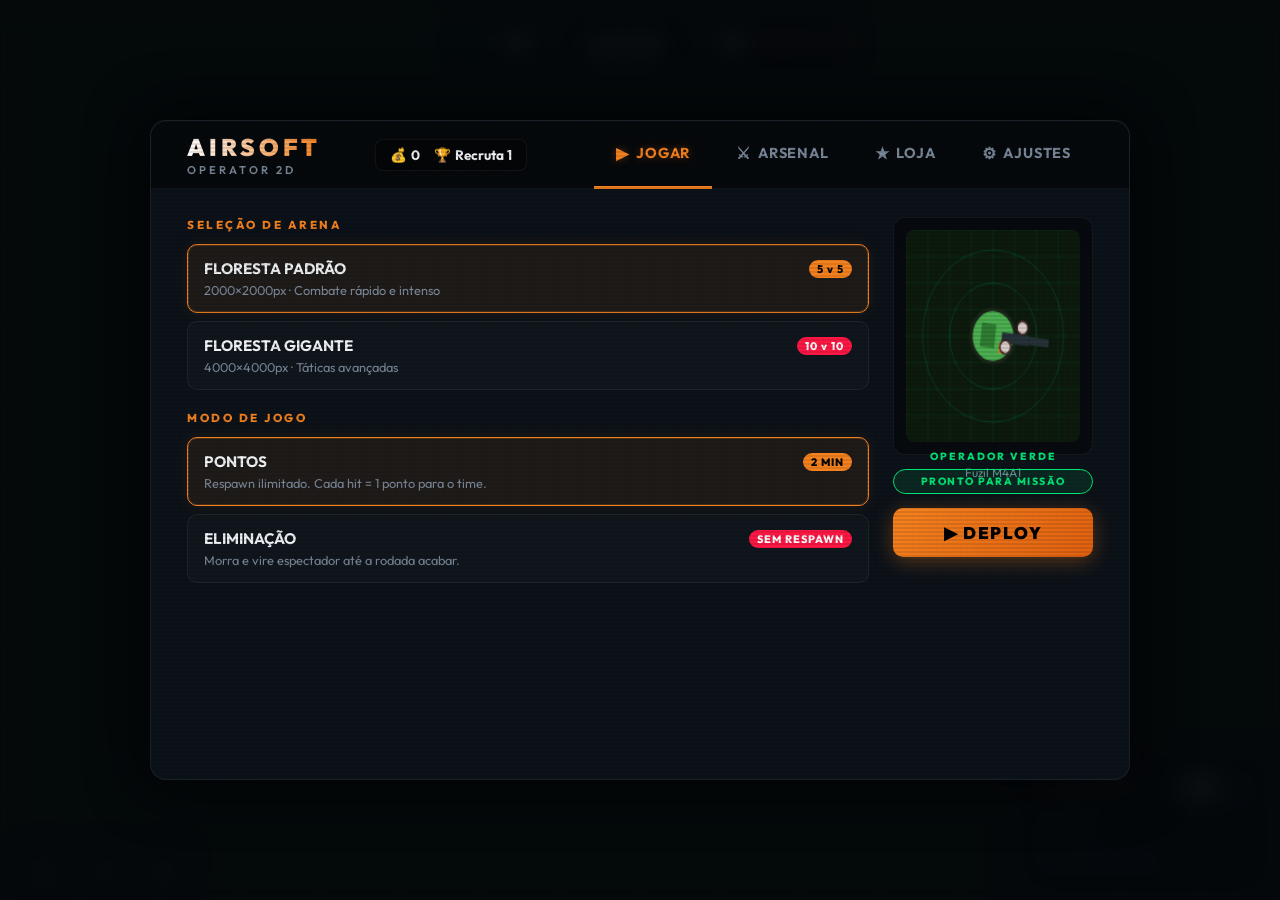
==== games/airsoft simulator/index.html @ 1a76f57e "Initial commit: Cartridge-8 v1.0" ====
<!DOCTYPE html>
<html lang="pt-BR">
<head>
    <meta charset="UTF-8">
    <meta name="viewport" content="width=device-width, initial-scale=1.0, maximum-scale=1.0, user-scalable=no">
    <title>Airsoft Simulator 2D</title>
    <link rel="stylesheet" href="style.css">
    <link rel="preconnect" href="https://fonts.googleapis.com">
    <link rel="preconnect" href="https://fonts.gstatic.com" crossorigin>
    <link href="https://fonts.googleapis.com/css2?family=Outfit:wght@300;400;600;800;900&display=swap" rel="stylesheet">
</head>
<body>
<div id="game-container">
    <canvas id="gameCanvas"></canvas>

    <!-- MAIN MENU -->
    <div id="main-menu" class="overlay active">
        <div class="cod-menu-container">
            <header class="cod-header">
                <div class="logo-block">
                    <div class="logo-tag">AIRSOFT</div>
                    <div class="logo-sub">OPERATOR 2D</div>
                </div>
                <div class="profile-summary">
                    <span class="header-stat">💰 <span id="header-coins">0</span></span>
                    <span class="header-stat">🏆 <span id="header-rank">Recruta 1</span></span>
                </div>
                <nav class="cod-tabs">
                    <button class="tab-btn active" data-tab="tab-play">
                        <span class="tab-icon">&#9654;</span> JOGAR
                    </button>
                    <button class="tab-btn" data-tab="tab-arsenal">
                        <span class="tab-icon">&#9876;</span> ARSENAL
                    </button>
                    <button class="tab-btn" data-tab="tab-shop">
                        <span class="tab-icon">&#9733;</span> LOJA
                    </button>
                    <button class="tab-btn" data-tab="tab-settings">
                        <span class="tab-icon">&#9881;</span> AJUSTES
                    </button>
                </nav>
            </header>

            <div class="cod-content-area">
                <!-- PLAY TAB -->
                <div id="tab-play" class="tab-pane active">
                    <div class="play-layout">
                        <div class="play-options">
                            <div class="section-label">SELEÇÃO DE ARENA</div>
                            <div class="radio-group" id="map-selector">
                                <label class="radio-card active">
                                    <input type="radio" name="game-map" value="standard" checked>
                                    <div class="radio-card-inner">
                                        <div class="radio-card-header">
                                            <span class="rc-title">FLORESTA PADRÃO</span>
                                            <span class="rc-badge">5 v 5</span>
                                        </div>
                                        <span class="rc-desc">2000×2000px · Combate rápido e intenso</span>
                                    </div>
                                </label>
                                <label class="radio-card">
                                    <input type="radio" name="game-map" value="giant">
                                    <div class="radio-card-inner">
                                        <div class="radio-card-header">
                                            <span class="rc-title">FLORESTA GIGANTE</span>
                                            <span class="rc-badge badge-red">10 v 10</span>
                                        </div>
                                        <span class="rc-desc">4000×4000px · Táticas avançadas</span>
                                    </div>
                                </label>
                            </div>

                            <div class="section-label" style="margin-top:20px">MODO DE JOGO</div>
                            <div class="radio-group" id="mode-selector">
                                <label class="radio-card active">
                                    <input type="radio" name="game-mode" value="points" checked>
                                    <div class="radio-card-inner">
                                        <div class="radio-card-header">
                                            <span class="rc-title">PONTOS</span>
                                            <span class="rc-badge">2 MIN</span>
                                        </div>
                                        <span class="rc-desc">Respawn ilimitado. Cada hit = 1 ponto para o time.</span>
                                    </div>
                                </label>
                                <label class="radio-card">
                                    <input type="radio" name="game-mode" value="elimination">
                                    <div class="radio-card-inner">
                                        <div class="radio-card-header">
                                            <span class="rc-title">ELIMINAÇÃO</span>
                                            <span class="rc-badge badge-red">SEM RESPAWN</span>
                                        </div>
                                        <span class="rc-desc">Morra e vire espectador até a rodada acabar.</span>
                                    </div>
                                </label>
                            </div>
                        </div>

                        <div class="play-sidebar">
                            <div class="operator-preview">
                                <canvas id="previewCanvas" width="160" height="160"></canvas>
                                <div class="op-label">OPERADOR VERDE</div>
                                <div class="op-sub" id="preview-weapon-name">Fuzil M4A1</div>
                            </div>
                            <div class="op-status">PRONTO PARA MISSÃO</div>
                            <button id="btn-play" class="btn-deploy">&#9654; DEPLOY</button>
                        </div>
                    </div>
                </div>

                <!-- ARSENAL TAB -->
                <div id="tab-arsenal" class="tab-pane">
                    <div class="arsenal-layout">
                        <div class="arsenal-left">
                            <div class="section-label">PATENTE ATUAL (CAMINHO DE FORÇA)</div>
                            <div class="rank-card">
                                <h3 id="arsenal-rank-name">Recruta 1</h3>
                                <div class="rank-progress-bar-wrap">
                                    <div id="rank-progress-fill" class="rank-progress-bar-fill"></div>
                                </div>
                                <div class="rank-points-lbl"><span id="arsenal-rank-points">0</span> / 100 XP</div>
                            </div>

                            <div class="section-label" style="margin-top:20px">SELECIONAR SKIN</div>
                            <div class="skins-grid" id="skins-grid">
                                <!-- Populated by JS -->
                            </div>
                        </div>
                        
                        <div class="arsenal-right">
                            <div class="section-label">CARREGAMENTO ATUAL (ARMAS EQUIPADAS)</div>
                            <div class="arsenal-grid" id="arsenal-grid">
                                <!-- Populated by JS -->
                            </div>
                        </div>
                    </div>
                </div>

                <!-- SHOP TAB -->
                <div id="tab-shop" class="tab-pane">
                    <div class="shop-header">
                        <div class="section-label">ARMARIA COMPLETA & LOJA</div>
                        <p class="shop-sub">Selecione armas para comprar ou equipar no Primário, Secundário e Melee.</p>
                    </div>
                    <div class="shop-weapons-grid" id="shop-weapons-grid">
                        <!-- Populated by JS -->
                    </div>
                </div>

                <!-- SETTINGS TAB -->
                <div id="tab-settings" class="tab-pane">
                    <div class="settings-grid">
                        <div class="settings-col">
                            <div class="section-label">INTELIGÊNCIA ARTIFICIAL</div>
                            <div class="toggle-group" id="difficulty-selector">
                                <button class="btn-toggle active" data-difficulty="easy">FÁCIL</button>
                                <button class="btn-toggle" data-difficulty="medium">MÉDIO</button>
                                <button class="btn-toggle" data-difficulty="hard">DIFÍCIL</button>
                            </div>
                            
                            <div class="section-label" style="margin-top:20px">AJUSTES BIZARROS</div>
                            <div class="toggle-group-custom">
                                <button class="btn-toggle-custom" id="btn-admin-toggle">MODO ADMIN: <span id="admin-status">OFF</span></button>
                                <button class="btn-toggle-custom" id="btn-skibidi-toggle">MODO SKIBIDI: <span id="skibidi-status">OFF</span></button>
                            </div>
                        </div>

                        <div class="settings-col">
                            <div class="section-label">SALVAR / IMPORTAR PERFIL</div>
                            <div class="profile-actions">
                                <button class="btn-profile-action" id="btn-export-profile">&#128190; Exportar JSON</button>
                                <button class="btn-profile-action" id="btn-import-profile">&#128194; Importar JSON</button>
                                <input type="file" id="file-import" style="display:none" accept=".json">
                            </div>
                            
                            <div class="section-label" style="margin-top:20px">GAMEPAD (CONTROLE)</div>
                            <div class="settings-info-box" style="margin-top:5px; font-size:13px; line-height: 1.4; background: rgba(0,0,0,0.2); border-left: 3px solid #ff9100; padding: 10px;">
                                <p>🎮 <strong>Gamepad:</strong> <span id="gamepad-status" style="color: #ff9100; font-weight: bold;">Nenhum</span></p>
                                <p style="margin-top:5px; font-size:11px; color: #aaa;">
                                    <strong>Analógico Esquerdo:</strong> Mover<br>
                                    <strong>Analógico Direito:</strong> Mirar (Twin-stick)<br>
                                    <strong>Gatilho Dir. (R2/RT) ou R1:</strong> Atirar<br>
                                    <strong>Gatilho Esq. (L2/LT) ou L1:</strong> Correr<br>
                                    <strong>Botão X / Quadrado (❌):</strong> Recarregar (R)<br>
                                    <strong>Botão B / Círculo (⭕):</strong> Abastecer Cartucho (T)<br>
                                    <strong>Botão Y / Triângulo (🔺):</strong> Alternar Arma<br>
                                    <strong>D-pad:</strong> Seleção rápida de armas
                                </p>
                            </div>
                        </div>
                    </div>
                    
                    <div class="settings-info-box" style="margin-top:20px">
                        <p>O Modo Admin concede dinheiro infinito e libera todas as skins instantaneamente! O Modo Skibidi ativa luzes e cores piscantes psicodélicas durante a partida.</p>
                    </div>
                </div>
            </div>
        </div>
    </div>

    <!-- HUD -->
    <div id="game-hud">
        <div class="hud-top">
            <div class="score-block green-score">
                <div class="score-team-tag green-tag">VERDE</div>
                <div id="score-friendly" class="score-number">0</div>
            </div>
            <div class="hud-center">
                <div id="match-mode-label" class="hud-mode-lbl">PONTOS</div>
                <div id="match-timer" class="hud-timer">02:00</div>
            </div>
            <div class="score-block red-score">
                <div id="score-enemy" class="score-number">0</div>
                <div class="score-team-tag red-tag">VERMELHO</div>
            </div>
        </div>

        <div class="hud-bottom">
            <div class="hud-weapon-panel">
                <div class="hwp-weapon-row">
                    <div class="hwp-left">
                        <div id="hud-weapon-name" class="hwp-name">Fuzil M4A1</div>
                        <div id="hud-weapon-type" class="hwp-type">PRIMÁRIA</div>
                    </div>
                    <div class="hwp-ammo-block">
                        <span id="hud-ammo-mag" class="ammo-mag">20</span>
                        <span class="ammo-sep">/</span>
                        <span id="hud-ammo-cap" class="ammo-cap">20</span>
                    </div>
                </div>
                <!-- Vest Magazine Icons -->
                <div class="vest-mags" id="hud-vest-mags">
                    <div class="mag-slot" id="mag-slot-0">
                        <div class="mag-body">
                            <div class="mag-rounds"></div>
                        </div>
                    </div>
                    <div class="mag-slot" id="mag-slot-1">
                        <div class="mag-body">
                            <div class="mag-rounds"></div>
                        </div>
                    </div>
                </div>
                <!-- Minigame -->
                <div id="minigame-container" class="minigame-container hidden">
                    <div class="minigame-title">&#9889; ABASTECENDO CARTUCHO</div>
                    <div class="minigame-bar-bg">
                        <div id="minigame-progress" class="minigame-bar-fill"></div>
                    </div>
                    <div class="minigame-hint">Solte [T] para cancelar</div>
                </div>
                <div id="hud-reload-prompt" class="hud-alert hud-alert-warn hidden">&#8635; [R] Trocar Cartucho</div>
                <div id="hud-refill-prompt" class="hud-alert hud-alert-danger hidden">&#9888; Sem cartuchos! Segure [T] parado</div>
                <div id="hud-status-msg" class="hwp-status">PRONTO PARA AÇÃO</div>
            </div>
        </div>

        <!-- Weapon slots strip (bottom-left) -->
        <div class="hud-weapon-slots">
            <div class="ws-slot" id="ws-0">
                <span class="ws-key">1</span>
                <span class="ws-name" id="ws-name-0">M4A1</span>
            </div>
            <div class="ws-slot" id="ws-1">
                <span class="ws-key">2</span>
                <span class="ws-name" id="ws-name-1">G18</span>
            </div>
            <div class="ws-slot" id="ws-2">
                <span class="ws-key">3</span>
                <span class="ws-name" id="ws-name-2">Faca</span>
            </div>
        </div>
    </div>

    <!-- Spectator UI -->
    <div id="spectator-ui" class="hidden">
        <div class="spec-panel">
            <div class="spec-live">&#9679; ESPECTADOR</div>
            <h3 id="spec-target-name">Viper</h3>
            <div id="spec-target-weapon" class="spec-wep">Fuzil M4A1</div>
            <div class="spec-controls">
                <button id="btn-spec-prev" class="spec-btn">&#8592; PREV</button>
                <button id="btn-spec-next" class="spec-btn">NEXT &#8594;</button>
            </div>
            <button id="btn-skip-round" class="btn-skip">&#9654;&#9654; PULAR RODADA</button>
        </div>
    </div>

    <!-- Game Over -->
    <div id="game-over-screen" class="overlay">
        <div class="gameover-panel">
            <div id="go-result-tag" class="go-result-tag">VITÓRIA</div>
            <h2 id="go-title">FIM DE PARTIDA</h2>
            <p id="go-reason" class="go-reason">Seu time venceu!</p>
            <div class="go-stats">
                <div class="go-stat">
                    <span class="gs-label">PLACAR</span>
                    <span id="go-final-score" class="gs-value">5 – 3</span>
                </div>
                <div class="go-stat">
                    <span class="gs-label">ELIMINAÇÕES</span>
                    <span id="go-player-kills" class="gs-value">0</span>
                </div>
                <div class="go-stat">
                    <span class="gs-label">ATINGIDO</span>
                    <span id="go-player-deaths" class="gs-value">0</span>
                </div>
            </div>
            <div class="go-actions">
                <button id="btn-restart" class="btn-play-again">&#8635; JOGAR NOVAMENTE</button>
                <button id="btn-to-menu" class="btn-back-menu">&#8592; MENU</button>
            </div>
        </div>
    </div>

    <!-- Mobile Controls -->
    <div id="mobile-controls" class="hidden">
        <div id="joystick-zone" class="joystick-zone">
            <div id="joystick-base" class="joystick-base">
                <div id="joystick-handle" class="joystick-handle"></div>
            </div>
            <div class="joystick-label">MOVER</div>
        </div>
        <div class="mobile-right-panel">
            <div class="mobile-top-actions">
                <button id="btn-mobile-refill" class="mob-btn mob-btn-t">T<span>Encher</span></button>
                <button id="btn-mobile-swap" class="mob-btn mob-btn-swap">&#8644;<span>Trocar</span></button>
                <button id="btn-mobile-reload" class="mob-btn mob-btn-r">R<span>Recarregar</span></button>
            </div>
            <button id="btn-mobile-shoot" class="mob-shoot-btn">ATIRAR</button>
        </div>
    </div>
</div>
<script src="game.js"></script>
</body>
</html>
---- games/airsoft simulator/style.css ----
:root {
    --bg: #070a0d;
    --surface: rgba(14, 20, 28, 0.92);
    --surface2: rgba(22, 32, 44, 0.85);
    --border: rgba(255,255,255,0.06);
    --orange: #f5821f;
    --orange-glow: rgba(245,130,31,0.35);
    --green: #00e676;
    --green-glow: rgba(0,230,118,0.35);
    --red: #ff1744;
    --red-glow: rgba(255,23,68,0.35);
    --blue: #29b6f6;
    --yellow: #ffd740;
    --text: #f0f2f5;
    --muted: #7a8899;
    --font: 'Outfit', sans-serif;
}

*, *::before, *::after { box-sizing: border-box; margin: 0; padding: 0; -webkit-user-select: none; user-select: none; }
html, body { width: 100%; height: 100%; overflow: hidden; background: var(--bg); font-family: var(--font); color: var(--text); }

#game-container { position: relative; width: 100%; height: 100%; }
canvas { display: block; width: 100%; height: 100%; background: #0d1a0d; }

/* ========= OVERLAYS ========= */
.overlay {
    position: absolute; inset: 0;
    background: rgba(4,7,10,0.92);
    backdrop-filter: blur(12px);
    display: flex; justify-content: center; align-items: center;
    z-index: 100; opacity: 0; pointer-events: none;
    transition: opacity 0.25s ease;
}
.overlay.active { opacity: 1; pointer-events: auto; }

/* ========= COD MENU ========= */
.cod-menu-container {
    width: min(95vw, 980px);
    height: min(90vh, 660px);
    background: var(--surface);
    border: 1px solid var(--border);
    border-radius: 16px;
    box-shadow: 0 0 60px rgba(0,0,0,0.8), inset 0 1px 0 rgba(255,255,255,0.04);
    display: flex; flex-direction: column;
    overflow: hidden;
    position: relative;
    animation: menuIn 0.35s cubic-bezier(0.25, 0.8, 0.25, 1);
}
/* Cyberpunk/Military Scanlines overlay */
.cod-menu-container::after {
    content: " ";
    display: block;
    position: absolute;
    top: 0; left: 0; bottom: 0; right: 0;
    background: linear-gradient(rgba(18, 16, 16, 0) 50%, rgba(0, 0, 0, 0.22) 50%), linear-gradient(90deg, rgba(255, 0, 0, 0.02), rgba(0, 255, 0, 0.01), rgba(0, 0, 255, 0.02));
    z-index: 99;
    background-size: 100% 4px, 6px 100%;
    pointer-events: none;
    opacity: 0.45;
}
@keyframes menuIn { 
    from { transform: scale(0.94) translateY(12px); opacity: 0; filter: brightness(1.3); } 
    to { transform: scale(1) translateY(0); opacity: 1; filter: brightness(1); } 
}

.cod-header {
    display: flex; align-items: center; justify-content: space-between;
    padding: 0 36px;
    height: 68px;
    background: rgba(0,0,0,0.5);
    border-bottom: 1px solid var(--border);
    flex-shrink: 0;
}

.logo-block { display: flex; flex-direction: column; gap: 1px; }
.logo-tag {
    font-size: 1.5rem; font-weight: 900; letter-spacing: 4px;
    background: linear-gradient(90deg, #fff 0%, var(--orange) 100%);
    -webkit-background-clip: text; -webkit-text-fill-color: transparent;
    animation: glowText 2.5s infinite alternate;
}
@keyframes glowText {
    from { filter: drop-shadow(0 0 1px rgba(255,255,255,0.1)); }
    to { filter: drop-shadow(0 0 6px var(--orange-glow)); }
}
.logo-sub { font-size: .7rem; font-weight: 600; letter-spacing: 3px; color: var(--muted); }

.cod-tabs { display: flex; gap: 2px; }
.tab-btn {
    background: none; border: none; border-bottom: 3px solid transparent;
    color: var(--muted); font-family: var(--font); font-size: .9rem; font-weight: 700;
    padding: 0 22px; height: 68px; cursor: pointer;
    display: flex; align-items: center; gap: 7px;
    letter-spacing: .8px; transition: color 0.2s, border-color 0.2s, background 0.2s, transform 0.15s;
}
.tab-btn:hover { color: var(--text); background: rgba(255,255,255,.03); transform: translateY(-1px); }
.tab-btn.active { color: var(--orange); border-bottom-color: var(--orange); text-shadow: 0 0 8px var(--orange-glow); }
.tab-icon { font-size: 1rem; }

.cod-content-area { flex: 1; overflow-y: auto; padding: 28px 36px; }

.tab-pane { display: none; animation: fadeUp .2s ease; }
.tab-pane.active { display: block; }
@keyframes fadeUp { from { opacity: 0; transform: translateY(6px); } to { opacity: 1; transform: translateY(0); } }

.section-label {
    font-size: .72rem; font-weight: 800; letter-spacing: 2.5px;
    color: var(--orange); margin-bottom: 12px; text-transform: uppercase;
}

/* ========= PLAY TAB ========= */
.play-layout { display: grid; grid-template-columns: 1fr 200px; gap: 24px; }

.radio-group { display: flex; flex-direction: column; gap: 8px; }
.radio-card {
    background: rgba(255,255,255,.02); border: 1px solid var(--border);
    border-radius: 10px; cursor: pointer; transition: all 0.2s cubic-bezier(0.16, 1, 0.3, 1);
    padding: 14px 16px;
}
.radio-card input { display: none; }
.radio-card:hover { background: rgba(255,255,255,.04); transform: translateX(3px); border-color: rgba(255, 255, 255, 0.15); }
.radio-card.active {
    background: rgba(245,130,31,.08); border-color: var(--orange);
    box-shadow: inset 0 0 0 1px rgba(245,130,31,.2), 0 0 15px rgba(245,130,31,0.1);
}
.radio-card-inner { display: flex; flex-direction: column; gap: 4px; }
.radio-card-header { display: flex; align-items: center; justify-content: space-between; }
.rc-title { font-size: .95rem; font-weight: 700; }
.rc-badge {
    font-size: .68rem; font-weight: 800; letter-spacing: 1px;
    background: var(--orange); color: #000; padding: 2px 8px; border-radius: 20px;
}
.rc-badge.badge-red { background: var(--red); color: #fff; }
.rc-desc { font-size: .8rem; color: var(--muted); }

.play-sidebar {
    display: flex; flex-direction: column; align-items: center; gap: 14px;
}
.operator-preview {
    background: rgba(0,0,0,.4); border: 1px solid var(--border);
    border-radius: 12px; padding: 12px; text-align: center;
    width: 100%;
}
#previewCanvas { display: block; margin: 0 auto; border-radius: 8px; }
.op-label { font-size: .65rem; font-weight: 800; letter-spacing: 2px; color: var(--green); margin-top: 8px; }
.op-sub { font-size: .75rem; color: var(--muted); margin-top: 2px; }

.op-status {
    font-size: .65rem; font-weight: 800; letter-spacing: 1.5px;
    color: var(--green); background: rgba(0,230,118,.1);
    border: 1px solid var(--green); border-radius: 20px;
    padding: 5px 12px; text-align: center; width: 100%;
}

.btn-deploy {
    width: 100%; padding: 14px;
    background: linear-gradient(135deg, var(--orange) 0%, #e06010 100%);
    border: none; border-radius: 10px; color: #000;
    font-family: var(--font); font-size: 1.05rem; font-weight: 900;
    letter-spacing: 1.5px; cursor: pointer;
    box-shadow: 0 4px 20px var(--orange-glow);
    transition: all .2s cubic-bezier(0.16, 1, 0.3, 1);
    animation: pulseDeploy 2.2s infinite alternate;
}
@keyframes pulseDeploy {
    from { box-shadow: 0 4px 14px var(--orange-glow); }
    to { box-shadow: 0 4px 22px rgba(245, 130, 31, 0.65); }
}
.btn-deploy:hover { transform: translateY(-2px) scale(1.02); box-shadow: 0 8px 32px rgba(245, 130, 31, 0.7); }

/* ========= ARSENAL / SHOP ========= */
.arsenal-grid, .shop-weapons-grid {
    display: grid;
    grid-template-columns: repeat(auto-fill, minmax(200px, 1fr));
    gap: 14px; margin-top: 4px;
}

.wep-card {
    background: rgba(255,255,255,.02); border: 1px solid var(--border);
    border-radius: 12px; padding: 16px;
    position: relative; overflow: hidden; cursor: pointer;
    transition: all .15s;
}
.wep-card:hover { border-color: rgba(245,130,31,.4); background: rgba(245,130,31,.04); }
.wep-card.equipped {
    border-color: var(--orange);
    background: rgba(245,130,31,.06);
    box-shadow: 0 0 20px rgba(245,130,31,.15);
}
.wep-card .wep-slot-badge {
    position: absolute; top: 10px; right: 10px;
    font-size: .62rem; font-weight: 800; letter-spacing: 1px;
    padding: 3px 7px; border-radius: 4px;
    background: var(--orange); color: #000;
}
.wep-card .wep-slot-badge.secondary { background: var(--blue); color: #000; }
.wep-card .wep-slot-badge.melee { background: #78909c; color: #000; }

.wep-card-icon {
    height: 50px; margin: 10px 0;
    background-size: contain; background-position: center left;
    background-repeat: no-repeat;
}
.wep-card h4 { font-size: 1rem; font-weight: 800; margin-bottom: 2px; }
.wep-card .wep-subtitle { font-size: .72rem; color: var(--muted); margin-bottom: 10px; }
.wep-stats { display: flex; flex-direction: column; gap: 4px; margin-top: 8px; }
.wep-stat {
    display: flex; justify-content: space-between; align-items: center;
    font-size: .76rem; border-bottom: 1px dashed rgba(255,255,255,.05);
    padding-bottom: 4px;
}
.wep-stat span:first-child { color: var(--muted); }
.wep-stat-bar-wrap { display: flex; align-items: center; gap: 6px; }
.wep-stat-bar { width: 50px; height: 4px; background: rgba(255,255,255,.08); border-radius: 2px; overflow: hidden; }
.wep-stat-fill { height: 100%; background: var(--orange); border-radius: 2px; }

.shop-header { margin-bottom: 16px; }
.shop-sub { font-size: .82rem; color: var(--muted); margin-top: 4px; }

.shop-equip-btn {
    width: 100%; margin-top: 10px; padding: 8px;
    border-radius: 7px; border: 1px solid var(--orange);
    background: transparent; color: var(--orange);
    font-family: var(--font); font-size: .8rem; font-weight: 700;
    cursor: pointer; letter-spacing: 1px; transition: all .15s;
}
.shop-equip-btn:hover { background: var(--orange); color: #000; }
.shop-equip-btn.active-equip { background: var(--orange); color: #000; cursor: default; }

/* ========= SETTINGS ========= */
.toggle-group { display: flex; gap: 8px; margin-bottom: 20px; }
.btn-toggle {
    flex: 1; background: rgba(255,255,255,.03); border: 1px solid var(--border);
    color: var(--text); padding: 13px; border-radius: 8px;
    font-family: var(--font); font-weight: 700; font-size: .88rem;
    cursor: pointer; letter-spacing: 1px; transition: all .15s;
}
.btn-toggle:hover { background: rgba(255,255,255,.06); }
.btn-toggle.active { background: var(--orange); color: #000; border-color: var(--orange); box-shadow: 0 0 15px var(--orange-glow); }

.settings-info-box {
    padding: 14px 18px; border-left: 3px solid var(--blue);
    background: rgba(41,182,246,.05); border-radius: 4px;
    font-size: .82rem; color: var(--muted); line-height: 1.6;
}

/* ========= HUD ========= */
#game-hud {
    position: absolute; inset: 0; pointer-events: none; z-index: 10;
    display: flex; flex-direction: column; justify-content: space-between;
    padding: 16px;
}

.hud-top {
    display: flex; align-items: center; justify-content: center;
    gap: 16px; width: 100%; max-width: 800px; margin: 0 auto;
}

.score-block {
    display: flex; align-items: center; gap: 10px;
    background: rgba(10,16,22,.9); border: 1px solid var(--border);
    border-radius: 8px; padding: 8px 18px;
    box-shadow: 0 4px 20px rgba(0,0,0,.4);
}
.green-score { border-left: 3px solid var(--green); }
.red-score { border-right: 3px solid var(--red); }
.score-team-tag {
    font-size: .65rem; font-weight: 800; letter-spacing: 2px; text-transform: uppercase;
}
.green-tag { color: var(--green); }
.red-tag { color: var(--red); }
.score-number { font-size: 1.8rem; font-weight: 900; }

.hud-center {
    text-align: center; background: rgba(8,12,18,.92);
    border: 1px solid var(--border); border-radius: 8px;
    padding: 6px 24px;
}
.hud-mode-lbl { font-size: .6rem; letter-spacing: 3px; color: var(--muted); text-transform: uppercase; }
.hud-timer { font-size: 1.4rem; font-weight: 900; letter-spacing: 2px; }

/* Weapon panel (bottom-right) */
.hud-bottom { display: flex; justify-content: flex-end; align-items: flex-end; }

.hud-weapon-panel {
    background: rgba(8,14,22,.92);
    border: 1px solid var(--border);
    border-radius: 12px;
    padding: 14px 18px;
    min-width: 240px;
    box-shadow: 0 8px 30px rgba(0,0,0,.5), inset 0 0 0 1px rgba(255,255,255,.02);
    pointer-events: auto;
}

.hwp-weapon-row { display: flex; justify-content: space-between; align-items: flex-start; margin-bottom: 10px; }
.hwp-name { font-size: 1rem; font-weight: 800; color: var(--orange); text-transform: uppercase; }
.hwp-type { font-size: .65rem; letter-spacing: 2px; color: var(--muted); margin-top: 2px; }
.hwp-ammo-block { display: flex; align-items: baseline; gap: 3px; }
.ammo-mag { font-size: 1.8rem; font-weight: 900; line-height: 1; }
.ammo-sep { font-size: .9rem; color: var(--muted); }
.ammo-cap { font-size: .9rem; color: var(--muted); font-weight: 700; }

/* Tactical vest magazines */
.vest-mags { display: flex; gap: 8px; margin-bottom: 8px; }
.mag-slot {
    width: 18px; height: 32px; position: relative; cursor: default;
    transition: all .2s;
}
.mag-body {
    width: 100%; height: 100%; border-radius: 3px 3px 5px 5px;
    background: rgba(255,255,255,.08); border: 1.5px solid rgba(255,255,255,.12);
    position: relative; overflow: hidden; transition: all .25s;
}
.mag-slot.active .mag-body {
    background: linear-gradient(180deg, var(--orange) 0%, #d06010 100%);
    border-color: var(--orange);
    box-shadow: 0 0 10px rgba(245,130,31,.5);
}
.mag-rounds {
    position: absolute; bottom: 2px; left: 2px; right: 2px;
    height: 4px; border-radius: 2px;
    background: rgba(255,255,255,.2);
}
.mag-slot.active .mag-rounds { background: rgba(255,255,255,.4); }

/* Minigame refill */
.minigame-container {
    margin-bottom: 8px; padding: 8px 10px;
    background: rgba(0,0,0,.4); border: 1px solid rgba(245,130,31,.2);
    border-radius: 6px;
}
.minigame-title { font-size: .68rem; font-weight: 800; color: var(--yellow); letter-spacing: 1px; margin-bottom: 5px; }
.minigame-bar-bg {
    height: 8px; background: rgba(255,255,255,.05); border-radius: 4px; overflow: hidden;
}
.minigame-bar-fill {
    height: 100%; width: 0%;
    background: linear-gradient(90deg, var(--orange) 0%, var(--yellow) 100%);
    box-shadow: 0 0 8px var(--orange);
    transition: width .1s linear;
}
.minigame-hint { font-size: .62rem; color: var(--muted); margin-top: 3px; }

.hud-alert {
    font-size: .72rem; font-weight: 700; letter-spacing: .5px;
    margin-bottom: 4px; animation: alertPulse 1s infinite alternate;
}
.hud-alert-warn { color: var(--yellow); }
.hud-alert-danger { color: var(--red); }
@keyframes alertPulse { from { opacity: .4; } to { opacity: 1; } }

.hwp-status { font-size: .65rem; color: var(--muted); text-transform: uppercase; letter-spacing: 1px; }

/* Weapon slots strip */
.hud-weapon-slots {
    position: absolute; bottom: 16px; left: 16px;
    display: flex; gap: 8px; pointer-events: auto;
}
.ws-slot {
    background: rgba(8,14,22,.88); border: 1px solid var(--border);
    border-radius: 8px; padding: 6px 12px;
    display: flex; flex-direction: column; align-items: center; gap: 2px;
    cursor: pointer; transition: all .15s; min-width: 50px;
}
.ws-slot:hover { border-color: var(--orange); }
.ws-slot.active { border-color: var(--orange); background: rgba(245,130,31,.12); }
.ws-key { font-size: .6rem; color: var(--muted); font-weight: 700; }
.ws-name { font-size: .7rem; font-weight: 700; text-align: center; }

/* ========= SPECTATOR ========= */
#spectator-ui {
    position: absolute; bottom: 100px; left: 50%;
    transform: translateX(-50%); z-index: 20; pointer-events: auto;
}
.spec-panel {
    background: rgba(8,14,22,.95); border: 1px solid var(--orange);
    border-radius: 12px; padding: 18px 24px; text-align: center;
    box-shadow: 0 0 30px rgba(245,130,31,.2); min-width: 260px;
}
.spec-live {
    font-size: .65rem; font-weight: 800; color: var(--red); letter-spacing: 2px;
    animation: alertPulse 1s infinite alternate; margin-bottom: 8px;
}
.spec-panel h3 { font-size: 1.1rem; font-weight: 800; margin-bottom: 2px; }
.spec-wep { font-size: .78rem; color: var(--muted); margin-bottom: 12px; }
.spec-controls { display: flex; gap: 8px; justify-content: center; margin-bottom: 10px; }
.spec-btn {
    background: rgba(255,255,255,.06); border: 1px solid var(--border);
    color: var(--text); font-family: var(--font); font-size: .78rem; font-weight: 700;
    padding: 7px 14px; border-radius: 6px; cursor: pointer; letter-spacing: .5px;
    transition: all .15s;
}
.spec-btn:hover { background: rgba(255,255,255,.12); }
.btn-skip {
    width: 100%; padding: 10px; background: var(--yellow); color: #000;
    border: none; border-radius: 8px; font-family: var(--font);
    font-weight: 800; font-size: .85rem; cursor: pointer; letter-spacing: 1px;
    box-shadow: 0 4px 15px rgba(255,215,64,.3); transition: all .15s;
}
.btn-skip:hover { transform: translateY(-2px); box-shadow: 0 8px 20px rgba(255,215,64,.4); }

/* ========= GAME OVER ========= */
.gameover-panel {
    background: var(--surface); border: 1px solid var(--border);
    border-radius: 20px; padding: 40px; text-align: center;
    width: min(90vw, 440px);
    box-shadow: 0 20px 60px rgba(0,0,0,.8);
    animation: menuIn .3s cubic-bezier(.22,.68,0,1.2);
}
.go-result-tag {
    display: inline-block; font-size: .7rem; font-weight: 900;
    letter-spacing: 3px; padding: 5px 16px; border-radius: 20px;
    background: var(--green); color: #000; margin-bottom: 14px;
}
.go-result-tag.defeat { background: var(--red); color: #fff; }
.go-result-tag.draw { background: var(--muted); color: #000; }
.gameover-panel h2 { font-size: 2rem; font-weight: 900; margin-bottom: 6px; }
.go-reason { font-size: .9rem; color: var(--muted); margin-bottom: 24px; }
.go-stats {
    display: grid; grid-template-columns: repeat(3,1fr);
    gap: 12px; background: rgba(255,255,255,.02);
    border-radius: 10px; padding: 16px; margin-bottom: 24px;
}
.go-stat { display: flex; flex-direction: column; gap: 4px; align-items: center; }
.gs-label { font-size: .62rem; color: var(--muted); letter-spacing: 1.5px; font-weight: 700; }
.gs-value { font-size: 1.4rem; font-weight: 900; }
.go-actions { display: flex; gap: 12px; }
.btn-play-again {
    flex: 1; padding: 14px; background: var(--green); color: #051a0a;
    border: none; border-radius: 10px; font-family: var(--font);
    font-size: .95rem; font-weight: 800; cursor: pointer; letter-spacing: 1px;
    box-shadow: 0 4px 20px var(--green-glow); transition: all .15s;
}
.btn-play-again:hover { transform: translateY(-2px); box-shadow: 0 8px 30px var(--green-glow); }
.btn-back-menu {
    padding: 14px 20px; background: rgba(255,255,255,.05); border: 1px solid var(--border);
    color: var(--text); border-radius: 10px; font-family: var(--font);
    font-size: .95rem; font-weight: 700; cursor: pointer; transition: all .15s;
}
.btn-back-menu:hover { background: rgba(255,255,255,.1); }

/* ========= MOBILE CONTROLS ========= */
#mobile-controls {
    position: absolute; inset: 0; pointer-events: none; z-index: 15;
}

.joystick-zone {
    position: absolute; bottom: 24px; left: 24px;
    pointer-events: auto; display: flex; flex-direction: column; align-items: center; gap: 6px;
}
.joystick-base {
    width: 110px; height: 110px; border-radius: 50%;
    background: rgba(255,255,255,.04);
    border: 2px solid rgba(255,255,255,.12);
    position: relative; touch-action: none;
    box-shadow: 0 0 0 8px rgba(255,255,255,.02);
}
.joystick-handle {
    width: 46px; height: 46px; border-radius: 50%;
    background: radial-gradient(circle at 35% 35%, var(--orange), #c05010);
    box-shadow: 0 0 18px var(--orange-glow);
    position: absolute; top: 32px; left: 32px;
    touch-action: none; transition: box-shadow .1s;
}
.joystick-label { font-size: .6rem; color: var(--muted); letter-spacing: 2px; font-weight: 700; }

.mobile-right-panel {
    position: absolute; bottom: 24px; right: 20px;
    display: flex; flex-direction: column; align-items: flex-end; gap: 12px;
    pointer-events: auto;
}
.mobile-top-actions { display: flex; flex-direction: row; gap: 10px; align-items: flex-end; }

.mob-btn {
    display: flex; flex-direction: column; align-items: center; gap: 2px;
    width: 56px; height: 56px; border-radius: 14px;
    border: 1px solid var(--border); background: rgba(10,16,24,.9);
    color: var(--text); font-family: var(--font); font-size: 1rem;
    font-weight: 900; cursor: pointer;
    box-shadow: 0 4px 12px rgba(0,0,0,.4);
    transition: all .1s;
}
.mob-btn span { font-size: .5rem; font-weight: 600; letter-spacing: .5px; color: var(--muted); line-height: 1; }
.mob-btn:active { transform: scale(.9); }
.mob-btn-t { background: rgba(245,130,31,.15); border-color: var(--orange); color: var(--orange); }
.mob-btn-r { background: rgba(255,215,64,.1); border-color: var(--yellow); color: var(--yellow); }
.mob-btn-swap { background: rgba(41,182,246,.1); border-color: var(--blue); color: var(--blue); }

.mob-shoot-btn {
    width: 90px; height: 90px; border-radius: 50%;
    background: radial-gradient(circle at 35% 35%, var(--red), #aa0020);
    border: 2px solid rgba(255,23,68,.5);
    color: #fff; font-family: var(--font); font-size: .8rem; font-weight: 900;
    letter-spacing: 1px; cursor: pointer;
    box-shadow: 0 6px 24px var(--red-glow); transition: all .1s;
}
.mob-shoot-btn:active { transform: scale(.9); box-shadow: 0 2px 12px var(--red-glow); }

/* ========= NEW ARSENAL, SHOP, RANK & CUSTOM STYLES ========= */
.profile-summary {
    display: flex; gap: 14px; align-items: center;
    background: rgba(0,0,0,0.3); border: 1px solid var(--border);
    padding: 6px 14px; border-radius: 8px; font-family: var(--font);
    font-size: 0.85rem; font-weight: 700; margin-right: 14px;
}
.header-stat { display: flex; align-items: center; gap: 4px; }

.arsenal-layout { display: grid; grid-template-columns: 280px 1fr; gap: 24px; }
.rank-card {
    background: rgba(255,255,255,0.02); border: 1px solid var(--border);
    border-radius: 12px; padding: 16px; margin-bottom: 20px;
}
.rank-card h3 { font-size: 1.15rem; font-weight: 800; color: var(--yellow); margin-bottom: 8px; }
.rank-progress-bar-wrap {
    height: 6px; background: rgba(255,255,255,0.06); border-radius: 3px;
    overflow: hidden; margin-bottom: 8px;
}
.rank-progress-bar-fill {
    height: 100%; width: 0%; background: var(--yellow);
    box-shadow: 0 0 10px rgba(255, 215, 64, 0.4);
    transition: width 0.3s ease;
}
.rank-points-lbl { font-size: 0.72rem; color: var(--muted); text-align: right; }

.skins-grid { display: grid; grid-template-columns: repeat(2, 1fr); gap: 10px; }
.skin-card {
    background: rgba(255,255,255,0.02); border: 1px solid var(--border);
    border-radius: 10px; padding: 10px; text-align: center; cursor: pointer;
    transition: all 0.2s; font-size: 0.8rem; font-weight: 700;
}
.skin-card:hover { background: rgba(255,255,255,0.05); transform: translateY(-1px); }
.skin-card.active {
    border-color: var(--green); background: rgba(0, 230, 118, 0.08);
    box-shadow: 0 0 12px rgba(0, 230, 118, 0.25);
}
.skin-preview-dot {
    width: 20px; height: 20px; border-radius: 50%; margin: 0 auto 6px auto;
    border: 2px solid rgba(0,0,0,0.3);
}
.sk-default { background: #4caf50; }
.sk-camo { background: #795548; }
.sk-shadow { background: #212121; }
.sk-gold { background: #ffd700; box-shadow: 0 0 8px rgba(255, 215, 0, 0.5); }
.sk-rainbow {
    animation: rainbowSkinAnim 3s infinite linear;
}
@keyframes rainbowSkinAnim {
    0% { background-color: #ff0000; }
    20% { background-color: #ffff00; }
    40% { background-color: #00ff00; }
    60% { background-color: #00ffff; }
    80% { background-color: #0000ff; }
    100% { background-color: #ff0000; }
}

/* Settings Column split */
.settings-grid { display: grid; grid-template-columns: 1fr 1fr; gap: 24px; }
.settings-col { display: flex; flex-direction: column; }

/* Custom toggle buttons for Admin/Skibidi */
.toggle-group-custom { display: flex; flex-direction: column; gap: 8px; }
.btn-toggle-custom {
    background: rgba(255,255,255,0.03); border: 1px solid var(--border);
    color: var(--text); padding: 12px 16px; border-radius: 8px;
    font-family: var(--font); font-weight: 700; font-size: 0.82rem;
    cursor: pointer; letter-spacing: 1px; transition: all 0.15s;
    text-align: left; display: flex; justify-content: space-between;
}
.btn-toggle-custom:hover { background: rgba(255,255,255,0.06); }
.btn-toggle-custom.active-admin { border-color: var(--red); background: rgba(255, 23, 68, 0.08); color: var(--red); box-shadow: 0 0 10px rgba(255, 23, 68, 0.2); }
.btn-toggle-custom.active-skibidi { border-color: #e040fb; background: rgba(224, 64, 251, 0.08); color: #e040fb; box-shadow: 0 0 10px rgba(224, 64, 251, 0.2); }

/* Import/Export buttons */
.profile-actions { display: flex; flex-direction: column; gap: 10px; }
.btn-profile-action {
    background: rgba(255,255,255,0.03); border: 1px solid var(--border);
    color: var(--text); padding: 12px; border-radius: 8px;
    font-family: var(--font); font-weight: 700; font-size: 0.85rem;
    cursor: pointer; transition: all 0.15s; text-align: center;
}
.btn-profile-action:hover { background: rgba(255,255,255,0.08); border-color: var(--orange); }

/* Skibidi mode effect on canvas wrapper during game */
@keyframes skibidiFlash {
    0% { filter: hue-rotate(0deg) saturate(1.8); }
    100% { filter: hue-rotate(360deg) saturate(2.5); }
}
.skibidi-active canvas {
    animation: skibidiFlash 1.5s infinite linear;
}

/* Utilities */
.hidden { display: none !important; }

@media (max-width: 680px) {
    .cod-header { padding: 0 16px; }
    .cod-content-area { padding: 16px; }
    .play-layout { grid-template-columns: 1fr; }
    .play-sidebar { display: none; }
    .hud-top { gap: 8px; }
    .score-team-tag { display: none; }
}
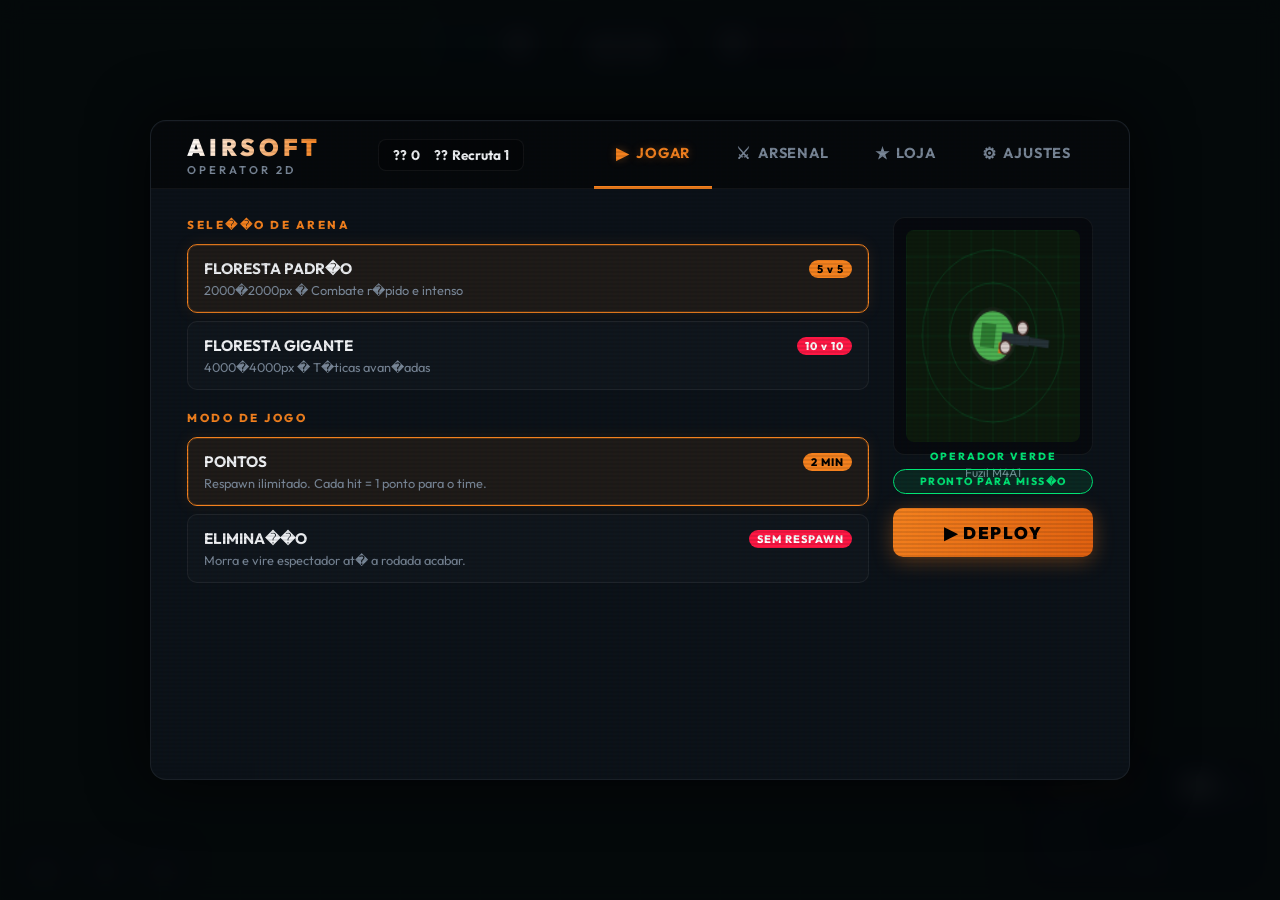
==== commit d6a404a7: "Commit encoding fixes and push to GitHub" ====
--- a/games/airsoft simulator/index.html
+++ b/games/airsoft simulator/index.html
@@ -22,8 +22,8 @@
                     <div class="logo-sub">OPERATOR 2D</div>
                 </div>
                 <div class="profile-summary">
-                    <span class="header-stat">💰 <span id="header-coins">0</span></span>
-                    <span class="header-stat">🏆 <span id="header-rank">Recruta 1</span></span>
+                    <span class="header-stat">?? <span id="header-coins">0</span></span>
+                    <span class="header-stat">?? <span id="header-rank">Recruta 1</span></span>
                 </div>
                 <nav class="cod-tabs">
                     <button class="tab-btn active" data-tab="tab-play">
@@ -46,16 +46,16 @@
                 <div id="tab-play" class="tab-pane active">
                     <div class="play-layout">
                         <div class="play-options">
-                            <div class="section-label">SELEÇÃO DE ARENA</div>
+                            <div class="section-label">SELE��O DE ARENA</div>
                             <div class="radio-group" id="map-selector">
                                 <label class="radio-card active">
                                     <input type="radio" name="game-map" value="standard" checked>
                                     <div class="radio-card-inner">
                                         <div class="radio-card-header">
-                                            <span class="rc-title">FLORESTA PADRÃO</span>
+                                            <span class="rc-title">FLORESTA PADR�O</span>
                                             <span class="rc-badge">5 v 5</span>
                                         </div>
-                                        <span class="rc-desc">2000×2000px · Combate rápido e intenso</span>
+                                        <span class="rc-desc">2000�2000px � Combate r�pido e intenso</span>
                                     </div>
                                 </label>
                                 <label class="radio-card">
@@ -65,7 +65,7 @@
                                             <span class="rc-title">FLORESTA GIGANTE</span>
                                             <span class="rc-badge badge-red">10 v 10</span>
                                         </div>
-                                        <span class="rc-desc">4000×4000px · Táticas avançadas</span>
+                                        <span class="rc-desc">4000�4000px � T�ticas avan�adas</span>
                                     </div>
                                 </label>
                             </div>
@@ -86,10 +86,10 @@
                                     <input type="radio" name="game-mode" value="elimination">
                                     <div class="radio-card-inner">
                                         <div class="radio-card-header">
-                                            <span class="rc-title">ELIMINAÇÃO</span>
+                                            <span class="rc-title">ELIMINA��O</span>
                                             <span class="rc-badge badge-red">SEM RESPAWN</span>
                                         </div>
-                                        <span class="rc-desc">Morra e vire espectador até a rodada acabar.</span>
+                                        <span class="rc-desc">Morra e vire espectador at� a rodada acabar.</span>
                                     </div>
                                 </label>
                             </div>
@@ -101,7 +101,7 @@
                                 <div class="op-label">OPERADOR VERDE</div>
                                 <div class="op-sub" id="preview-weapon-name">Fuzil M4A1</div>
                             </div>
-                            <div class="op-status">PRONTO PARA MISSÃO</div>
+                            <div class="op-status">PRONTO PARA MISS�O</div>
                             <button id="btn-play" class="btn-deploy">&#9654; DEPLOY</button>
                         </div>
                     </div>
@@ -111,7 +111,7 @@
                 <div id="tab-arsenal" class="tab-pane">
                     <div class="arsenal-layout">
                         <div class="arsenal-left">
-                            <div class="section-label">PATENTE ATUAL (CAMINHO DE FORÇA)</div>
+                            <div class="section-label">PATENTE ATUAL (CAMINHO DE FOR�A)</div>
                             <div class="rank-card">
                                 <h3 id="arsenal-rank-name">Recruta 1</h3>
                                 <div class="rank-progress-bar-wrap">
@@ -139,7 +139,7 @@
                 <div id="tab-shop" class="tab-pane">
                     <div class="shop-header">
                         <div class="section-label">ARMARIA COMPLETA & LOJA</div>
-                        <p class="shop-sub">Selecione armas para comprar ou equipar no Primário, Secundário e Melee.</p>
+                        <p class="shop-sub">Selecione armas para comprar ou equipar no Prim�rio, Secund�rio e Melee.</p>
                     </div>
                     <div class="shop-weapons-grid" id="shop-weapons-grid">
                         <!-- Populated by JS -->
@@ -150,11 +150,11 @@
                 <div id="tab-settings" class="tab-pane">
                     <div class="settings-grid">
                         <div class="settings-col">
-                            <div class="section-label">INTELIGÊNCIA ARTIFICIAL</div>
+                            <div class="section-label">INTELIG�NCIA ARTIFICIAL</div>
                             <div class="toggle-group" id="difficulty-selector">
-                                <button class="btn-toggle active" data-difficulty="easy">FÁCIL</button>
-                                <button class="btn-toggle" data-difficulty="medium">MÉDIO</button>
-                                <button class="btn-toggle" data-difficulty="hard">DIFÍCIL</button>
+                                <button class="btn-toggle active" data-difficulty="easy">F�CIL</button>
+                                <button class="btn-toggle" data-difficulty="medium">M�DIO</button>
+                                <button class="btn-toggle" data-difficulty="hard">DIF�CIL</button>
                             </div>
                             
                             <div class="section-label" style="margin-top:20px">AJUSTES BIZARROS</div>
@@ -174,23 +174,23 @@
                             
                             <div class="section-label" style="margin-top:20px">GAMEPAD (CONTROLE)</div>
                             <div class="settings-info-box" style="margin-top:5px; font-size:13px; line-height: 1.4; background: rgba(0,0,0,0.2); border-left: 3px solid #ff9100; padding: 10px;">
-                                <p>🎮 <strong>Gamepad:</strong> <span id="gamepad-status" style="color: #ff9100; font-weight: bold;">Nenhum</span></p>
+                                <p>?? <strong>Gamepad:</strong> <span id="gamepad-status" style="color: #ff9100; font-weight: bold;">Nenhum</span></p>
                                 <p style="margin-top:5px; font-size:11px; color: #aaa;">
-                                    <strong>Analógico Esquerdo:</strong> Mover<br>
-                                    <strong>Analógico Direito:</strong> Mirar (Twin-stick)<br>
+                                    <strong>Anal�gico Esquerdo:</strong> Mover<br>
+                                    <strong>Anal�gico Direito:</strong> Mirar (Twin-stick)<br>
                                     <strong>Gatilho Dir. (R2/RT) ou R1:</strong> Atirar<br>
                                     <strong>Gatilho Esq. (L2/LT) ou L1:</strong> Correr<br>
-                                    <strong>Botão X / Quadrado (❌):</strong> Recarregar (R)<br>
-                                    <strong>Botão B / Círculo (⭕):</strong> Abastecer Cartucho (T)<br>
-                                    <strong>Botão Y / Triângulo (🔺):</strong> Alternar Arma<br>
-                                    <strong>D-pad:</strong> Seleção rápida de armas
+                                    <strong>Bot�o X / Quadrado (?):</strong> Recarregar (R)<br>
+                                    <strong>Bot�o B / C�rculo (?):</strong> Abastecer Cartucho (T)<br>
+                                    <strong>Bot�o Y / Tri�ngulo (??):</strong> Alternar Arma<br>
+                                    <strong>D-pad:</strong> Sele��o r�pida de armas
                                 </p>
                             </div>
                         </div>
                     </div>
                     
                     <div class="settings-info-box" style="margin-top:20px">
-                        <p>O Modo Admin concede dinheiro infinito e libera todas as skins instantaneamente! O Modo Skibidi ativa luzes e cores piscantes psicodélicas durante a partida.</p>
+                        <p>O Modo Admin concede dinheiro infinito e libera todas as skins instantaneamente! O Modo Skibidi ativa luzes e cores piscantes psicod�licas durante a partida.</p>
                     </div>
                 </div>
             </div>
@@ -219,7 +219,7 @@
                 <div class="hwp-weapon-row">
                     <div class="hwp-left">
                         <div id="hud-weapon-name" class="hwp-name">Fuzil M4A1</div>
-                        <div id="hud-weapon-type" class="hwp-type">PRIMÁRIA</div>
+                        <div id="hud-weapon-type" class="hwp-type">PRIM�RIA</div>
                     </div>
                     <div class="hwp-ammo-block">
                         <span id="hud-ammo-mag" class="ammo-mag">20</span>
@@ -250,7 +250,7 @@
                 </div>
                 <div id="hud-reload-prompt" class="hud-alert hud-alert-warn hidden">&#8635; [R] Trocar Cartucho</div>
                 <div id="hud-refill-prompt" class="hud-alert hud-alert-danger hidden">&#9888; Sem cartuchos! Segure [T] parado</div>
-                <div id="hud-status-msg" class="hwp-status">PRONTO PARA AÇÃO</div>
+                <div id="hud-status-msg" class="hwp-status">PRONTO PARA A��O</div>
             </div>
         </div>
 
@@ -288,16 +288,16 @@
     <!-- Game Over -->
     <div id="game-over-screen" class="overlay">
         <div class="gameover-panel">
-            <div id="go-result-tag" class="go-result-tag">VITÓRIA</div>
+            <div id="go-result-tag" class="go-result-tag">VIT�RIA</div>
             <h2 id="go-title">FIM DE PARTIDA</h2>
             <p id="go-reason" class="go-reason">Seu time venceu!</p>
             <div class="go-stats">
                 <div class="go-stat">
                     <span class="gs-label">PLACAR</span>
-                    <span id="go-final-score" class="gs-value">5 – 3</span>
+                    <span id="go-final-score" class="gs-value">5 � 3</span>
                 </div>
                 <div class="go-stat">
-                    <span class="gs-label">ELIMINAÇÕES</span>
+                    <span class="gs-label">ELIMINA��ES</span>
                     <span id="go-player-kills" class="gs-value">0</span>
                 </div>
                 <div class="go-stat">
